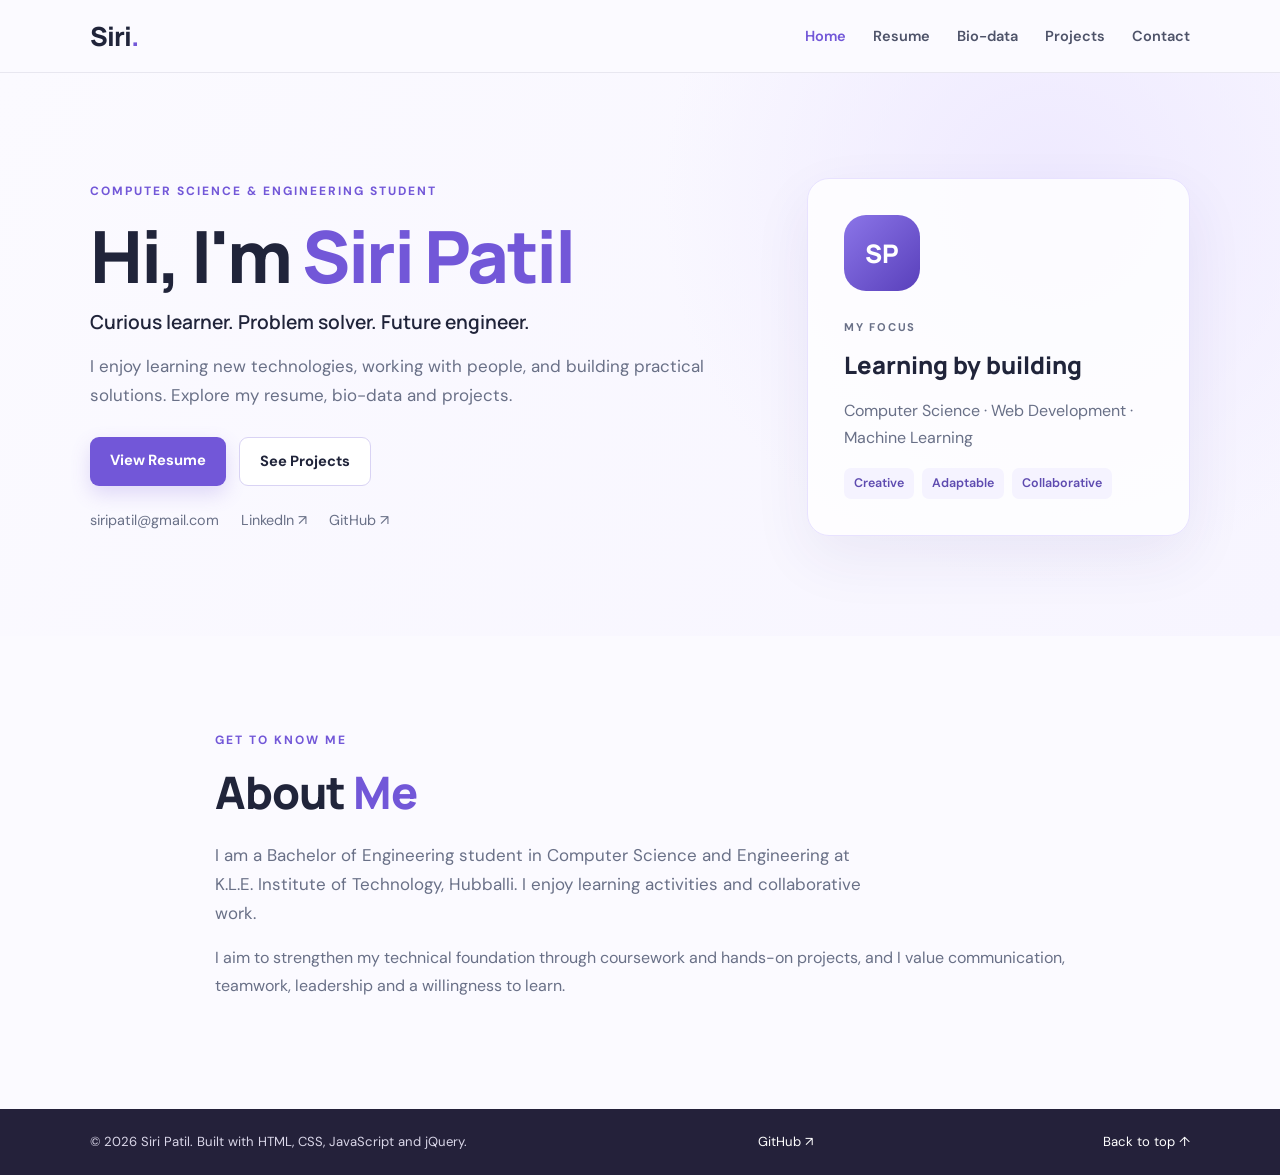
==== index.html @ 9eb613b7 "Add files via upload" ====
<!DOCTYPE html>
<html lang="en">
<head>
  <meta charset="UTF-8">
  <meta name="viewport" content="width=device-width, initial-scale=1.0">
  <meta name="description" content="Resume and bio-data of Siri Patil, Computer Science and Engineering student.">
  <title>Home | Siri Patil</title>
  <link rel="stylesheet" href="style.css">
  <script src="https://code.jquery.com/jquery-3.7.1.min.js"></script>
  <script src="script.js" defer></script>
</head>
<body>
  <header class="site-header">
    <nav class="navbar container" aria-label="Main navigation">
      <a class="logo" href="index.html">Siri<span>.</span></a>
      <button class="menu-toggle" id="menuToggle" aria-label="Toggle navigation" aria-expanded="false">&#9776;</button>
      <ul class="nav-links" id="navLinks"><li><a href="index.html">Home</a></li><li><a href="resume.html">Resume</a></li><li><a href="biodata.html">Bio-data</a></li><li><a href="projects.html">Projects</a></li><li><a href="contact.html">Contact</a></li></ul>
    </nav>
  </header>
  <main>
    <section class="hero section" id="top">
      <div class="container hero-grid">
        <div class="hero-copy">
          <p class="eyebrow">COMPUTER SCIENCE &amp; ENGINEERING STUDENT</p>
          <h1>Hi, I'm <span>Siri Patil</span></h1>
          <h2>Curious learner. Problem solver. Future engineer.</h2>
          <p class="intro">I enjoy learning new technologies, working with people, and building practical solutions. Explore my resume, bio-data and projects.</p>
          <div class="hero-actions"><a class="btn primary" href="resume.html">View Resume</a><a class="btn secondary" href="projects.html">See Projects</a></div>
          <div class="quick-links"><a href="mailto:siripatil@gmail.com">siripatil@gmail.com</a><a href="https://www.linkedin.com/in/siri-patil-6254773a2" target="_blank" rel="noopener noreferrer">LinkedIn &#8599;</a><a href="https://github.com/sirispatil" target="_blank" rel="noopener noreferrer">GitHub &#8599;</a></div>
        </div>
        <div class="hero-card" aria-label="Introduction card">
          <div class="avatar">SP</div><p class="card-label">MY FOCUS</p><h3>Learning by building</h3>
          <p>Computer Science &middot; Web Development &middot; Machine Learning</p>
          <div class="mini-tags"><span>Creative</span><span>Adaptable</span><span>Collaborative</span></div>
        </div>
      </div>
    </section>
    <section class="section" id="about">
      <div class="container narrow reveal">
        <p class="eyebrow">GET TO KNOW ME</p><h2 class="section-title">About <span>Me</span></h2>
        <p class="section-lead">I am a Bachelor of Engineering student in Computer Science and Engineering at K.L.E. Institute of Technology, Hubballi. I enjoy learning activities and collaborative work.</p>
        <p class="body-copy">I aim to strengthen my technical foundation through coursework and hands-on projects, and I value communication, teamwork, leadership and a willingness to learn.</p>
      </div>
    </section>
  </main>
  <footer class="footer"><div class="container"><p>&copy; <span id="year"></span> Siri Patil. Built with HTML, CSS, JavaScript and jQuery.</p><a href="https://github.com/sirispatil" target="_blank" rel="noopener noreferrer">GitHub &#8599;</a><a href="#top">Back to top &#8593;</a></div></footer>
</body>
</html>
---- style.css ----
@import url('https://fonts.googleapis.com/css2?family=DM+Sans:wght@400;500;600;700&family=Manrope:wght@400;500;600;700;800&display=swap');

:root {
  --ink: #20243a;
  --muted: #697087;
  --accent: #7257d8;
  --accent-dark: #5940bb;
  --soft: #f5f3ff;
  --line: #e8e7f0;
  --white: #ffffff;
  --bg: #fbfaff;
}
* { box-sizing: border-box; }
html { scroll-behavior: smooth; scroll-padding-top: 84px; }
body { margin: 0; color: var(--ink); background: var(--bg); font-family: 'DM Sans', sans-serif; line-height: 1.7; }
a { color: inherit; text-decoration: none; }
.container { width: min(1100px, calc(100% - 40px)); margin: 0 auto; }
.narrow { width: min(850px, calc(100% - 40px)); }
.site-header { position: sticky; top: 0; z-index: 10; background: rgba(251,250,255,.94); backdrop-filter: blur(14px); border-bottom: 1px solid var(--line); }
.navbar { min-height: 72px; display: flex; align-items: center; justify-content: space-between; }
.logo { font: 800 1.65rem 'Manrope', sans-serif; letter-spacing: -1px; }
.logo span, .hero h1 span, .section-title span { color: var(--accent); }
.nav-links { display: flex; gap: 27px; align-items: center; list-style: none; padding: 0; margin: 0; }
.nav-links a { font-size: .91rem; color: #4e5369; font-weight: 600; }
.nav-links a:hover, .quick-links a:hover { color: var(--accent); }
.menu-toggle { display: none; border: 0; background: transparent; color: var(--ink); font-size: 1.5rem; cursor: pointer; }
.section { padding: 94px 0; }
.hero { padding: 105px 0 100px; background: radial-gradient(circle at 82% 22%, #eee9ff 0, transparent 34%), linear-gradient(120deg, #fbfaff, #f7f5ff); }
.hero-grid { display: grid; grid-template-columns: 1.35fr .8fr; gap: 70px; align-items: center; }
.eyebrow { color: var(--accent); font-size: .75rem; letter-spacing: 2px; font-weight: 700; margin: 0 0 15px; }
.hero h1 { font: 800 clamp(2.7rem, 6vw, 4.5rem)/1.12 'Manrope', sans-serif; letter-spacing: -2.5px; margin: 0 0 12px; }
.hero h2 { font: 600 1.2rem 'Manrope', sans-serif; margin: 0 0 16px; }
.intro, .section-lead { color: var(--muted); font-size: 1.06rem; max-width: 650px; }
.hero-actions { display: flex; flex-wrap: wrap; gap: 13px; margin: 28px 0 22px; }
.btn { padding: 11px 20px; border-radius: 9px; font-weight: 700; font-size: .92rem; transition: .2s; }
.btn.primary { background: var(--accent); color: white; box-shadow: 0 8px 20px #7257d833; }
.btn.primary:hover { background: var(--accent-dark); transform: translateY(-2px); }
.btn.secondary { border: 1px solid #d9d3f4; background: white; }
.btn.secondary:hover { border-color: var(--accent); color: var(--accent); }
.quick-links { display: flex; flex-wrap: wrap; gap: 22px; color: var(--muted); font-size: .9rem; }
.hero-card { padding: 36px; border: 1px solid #e8e2ff; border-radius: 22px; background: rgba(255,255,255,.82); box-shadow: 0 22px 60px #3d2b8012; }
.avatar { width: 76px; height: 76px; display: grid; place-items: center; border-radius: 22px; color: white; background: linear-gradient(135deg, #8b75e8, #5940bb); font: 800 1.6rem 'Manrope', sans-serif; margin-bottom: 27px; }
.card-label { color: var(--accent); font-size: .7rem; letter-spacing: 1.8px; font-weight: 700; }
.hero-card h3 { font: 800 1.5rem 'Manrope', sans-serif; margin: 5px 0; }
.hero-card p { color: var(--muted); }
.mini-tags, .tag-list { display: flex; flex-wrap: wrap; gap: 8px; }
.mini-tags span, .tag-list span { background: var(--soft); color: #5e4bb0; border-radius: 7px; padding: 5px 10px; font-size: .78rem; font-weight: 600; }
.section-title { font: 800 clamp(2rem, 4vw, 2.8rem)/1.2 'Manrope', sans-serif; letter-spacing: -1px; margin: 0 0 22px; }
.body-copy { color: var(--muted); }
.education-grid, .skills-grid { display: grid; grid-template-columns: repeat(3, 1fr); gap: 16px; margin-top: 35px; }
.info-card { background: white; border: 1px solid var(--line); border-radius: 14px; padding: 23px; }
.info-card h3 { font: 700 1.05rem 'Manrope', sans-serif; margin: 8px 0; }
.info-card p { color: var(--muted); margin: 0; font-size: .93rem; }
.date { color: var(--accent); font-size: .78rem; font-weight: 700; }
.alt-section { background: #f5f3fc; }
.small-note { color: #85899a; font-size: .8rem; margin-top: 16px; }
.project-card { border: 1px solid var(--line); background: white; padding: 34px; border-radius: 18px; box-shadow: 0 14px 40px #30245c0a; }
.project-top { display: flex; justify-content: space-between; gap: 12px; align-items: center; color: var(--accent); font-size: .75rem; font-weight: 700; letter-spacing: 1px; }
.project-number { font: 800 1.3rem 'Manrope', sans-serif; }
.project-card h3 { font: 800 1.55rem 'Manrope', sans-serif; margin: 17px 0 10px; }
.project-card > p { color: var(--muted); }
.project-details { display: grid; grid-template-columns: 1fr 1fr; gap: 20px; padding: 18px 0; margin: 20px 0; border-top: 1px solid var(--line); border-bottom: 1px solid var(--line); }
.project-details strong { font-size: .85rem; }
.project-details p { color: var(--muted); font-size: .9rem; margin: 5px 0 0; }
.project-note { max-width: 850px; }
.cert-list { display: grid; gap: 12px; margin-top: 30px; }
.cert-item { display: flex; align-items: flex-start; gap: 17px; background: white; border: 1px solid var(--line); border-radius: 12px; padding: 18px; }
.cert-mark { color: var(--accent); font: 800 1.1rem 'Manrope', sans-serif; }
.cert-item h3 { margin: 0 0 3px; font: 700 1rem 'Manrope', sans-serif; }
.cert-item p { color: var(--muted); margin: 0; font-size: .9rem; }
.contact-section { background: linear-gradient(135deg, #fbfaff, #f1edff); }
.contact-card { display: grid; grid-template-columns: 1fr 1fr; gap: 12px; margin-top: 30px; }
.contact-card a { display: flex; flex-direction: column; gap: 4px; padding: 17px 20px; background: white; border: 1px solid var(--line); border-radius: 11px; }
.contact-card a:last-child { grid-column: 1 / -1; }
.contact-card span { color: var(--muted); font-size: .78rem; }
.contact-card strong { font-size: .95rem; overflow-wrap: anywhere; }
.contact-card a:hover { border-color: #b9aaf3; }
.footer { background: #24213a; color: #d9d6e8; padding: 22px 0; font-size: .82rem; }
.footer .container { display: flex; justify-content: space-between; gap: 20px; align-items: center; }
.footer p { margin: 0; }
.footer a { color: white; }
@media (max-width: 800px) {
  .hero-grid { grid-template-columns: 1fr; gap: 35px; }
  .hero-card { max-width: 480px; }
  .education-grid, .skills-grid { grid-template-columns: 1fr 1fr; }
  .nav-links { gap: 14px; }
}
@media (max-width: 620px) {
  .section { padding: 70px 0; }
  .hero { padding: 75px 0; }
  .menu-toggle { display: block; }
  .nav-links { display: none; position: absolute; top: 72px; left: 0; right: 0; padding: 18px 25px 22px; background: white; border-bottom: 1px solid var(--line); flex-direction: column; align-items: flex-start; }
  .nav-links.open { display: flex; }
  .education-grid, .skills-grid, .project-details, .contact-card { grid-template-columns: 1fr; }
  .contact-card a:last-child { grid-column: auto; }
  .project-card { padding: 23px; }
  .project-type { font-size: .63rem; }
  .footer .container { flex-direction: column; align-items: flex-start; }
}

/* ---- additions for multi-page version ---- */
.nav-links a.active { color: var(--accent); }
.page-head { padding: 70px 0 10px; background: linear-gradient(120deg, #fbfaff, #f7f5ff); }
.page-head .section-title { margin-bottom: 8px; }
.sub-section { padding: 50px 0 20px; }
.sub-title { font: 800 1.3rem 'Manrope', sans-serif; margin: 0 0 6px; }
.timeline { display: grid; gap: 14px; margin-top: 18px; }
.btn-row { display: flex; flex-wrap: wrap; gap: 12px; margin-top: 20px; }
.cert-item a { color: var(--accent); font-weight: 600; font-size: .85rem; }
.reveal { opacity: 0; transform: translateY(18px); }
.bio-table { width: 100%; border-collapse: collapse; background: white; border: 1px solid var(--line); border-radius: 14px; overflow: hidden; margin-top: 25px; }
.bio-table th, .bio-table td { text-align: left; padding: 13px 18px; border-bottom: 1px solid var(--line); font-size: .93rem; }
.bio-table th { width: 32%; color: var(--accent); font-weight: 700; background: var(--soft); }
.bio-table tr:last-child th, .bio-table tr:last-child td { border-bottom: 0; }
.project-links { display: flex; flex-wrap: wrap; gap: 12px; margin-top: 18px; }
@media (max-width: 620px) { .bio-table th { width: 40%; } }
@media print {
  .site-header, .footer, .btn-row, .hero-actions, .menu-toggle { display: none !important; }
  .reveal { opacity: 1 !important; transform: none !important; }
  .section, .sub-section { padding: 20px 0; }
  body { background: white; }
}
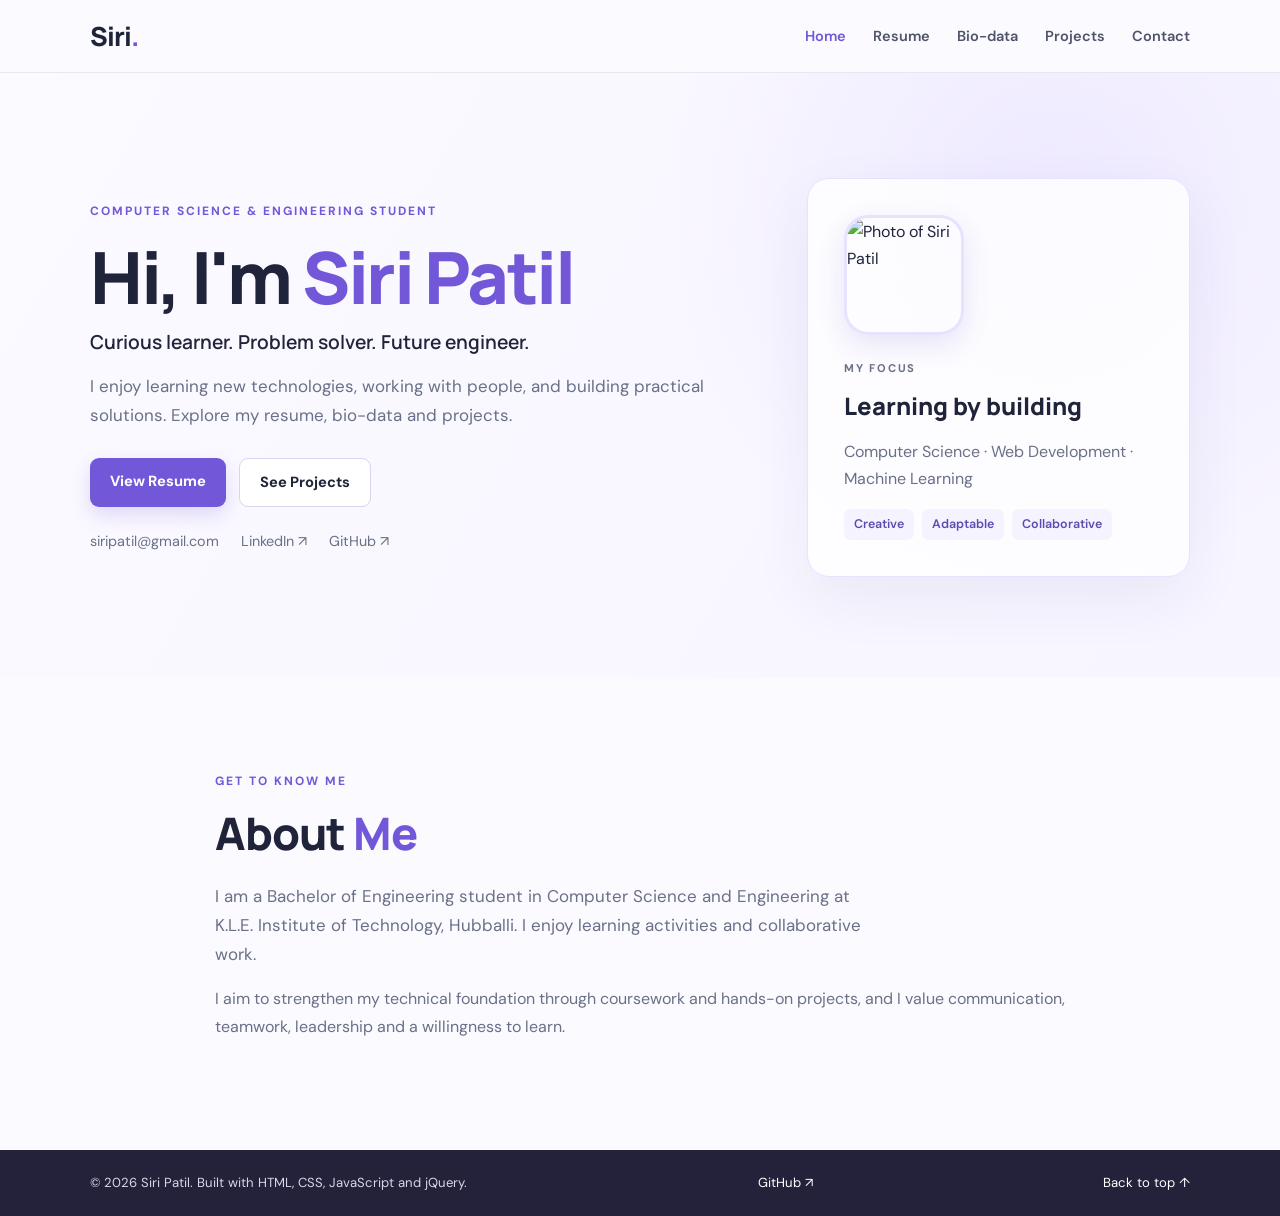
==== commit 2455461d: "Update index.html" ====
--- a/index.html
+++ b/index.html
@@ -8,6 +8,9 @@
   <link rel="stylesheet" href="style.css">
   <script src="https://code.jquery.com/jquery-3.7.1.min.js"></script>
   <script src="script.js" defer></script>
+  <style>
+    .avatar-photo { width: 120px; height: 120px; border-radius: 24px; object-fit: cover; object-position: center top; border: 3px solid #e8e2ff; box-shadow: 0 10px 28px #5940bb22; margin-bottom: 24px; display: block; }
+  </style>
 </head>
 <body>
   <header class="site-header">
@@ -29,7 +32,7 @@
           <div class="quick-links"><a href="mailto:siripatil@gmail.com">siripatil@gmail.com</a><a href="https://www.linkedin.com/in/siri-patil-6254773a2" target="_blank" rel="noopener noreferrer">LinkedIn &#8599;</a><a href="https://github.com/sirispatil" target="_blank" rel="noopener noreferrer">GitHub &#8599;</a></div>
         </div>
         <div class="hero-card" aria-label="Introduction card">
-          <div class="avatar">SP</div><p class="card-label">MY FOCUS</p><h3>Learning by building</h3>
+          <img class="avatar-photo" src="photo.jpg" alt="Photo of Siri Patil"><p class="card-label">MY FOCUS</p><h3>Learning by building</h3>
           <p>Computer Science &middot; Web Development &middot; Machine Learning</p>
           <div class="mini-tags"><span>Creative</span><span>Adaptable</span><span>Collaborative</span></div>
         </div>
@@ -45,4 +48,4 @@
   </main>
   <footer class="footer"><div class="container"><p>&copy; <span id="year"></span> Siri Patil. Built with HTML, CSS, JavaScript and jQuery.</p><a href="https://github.com/sirispatil" target="_blank" rel="noopener noreferrer">GitHub &#8599;</a><a href="#top">Back to top &#8593;</a></div></footer>
 </body>
-</html>+</html>
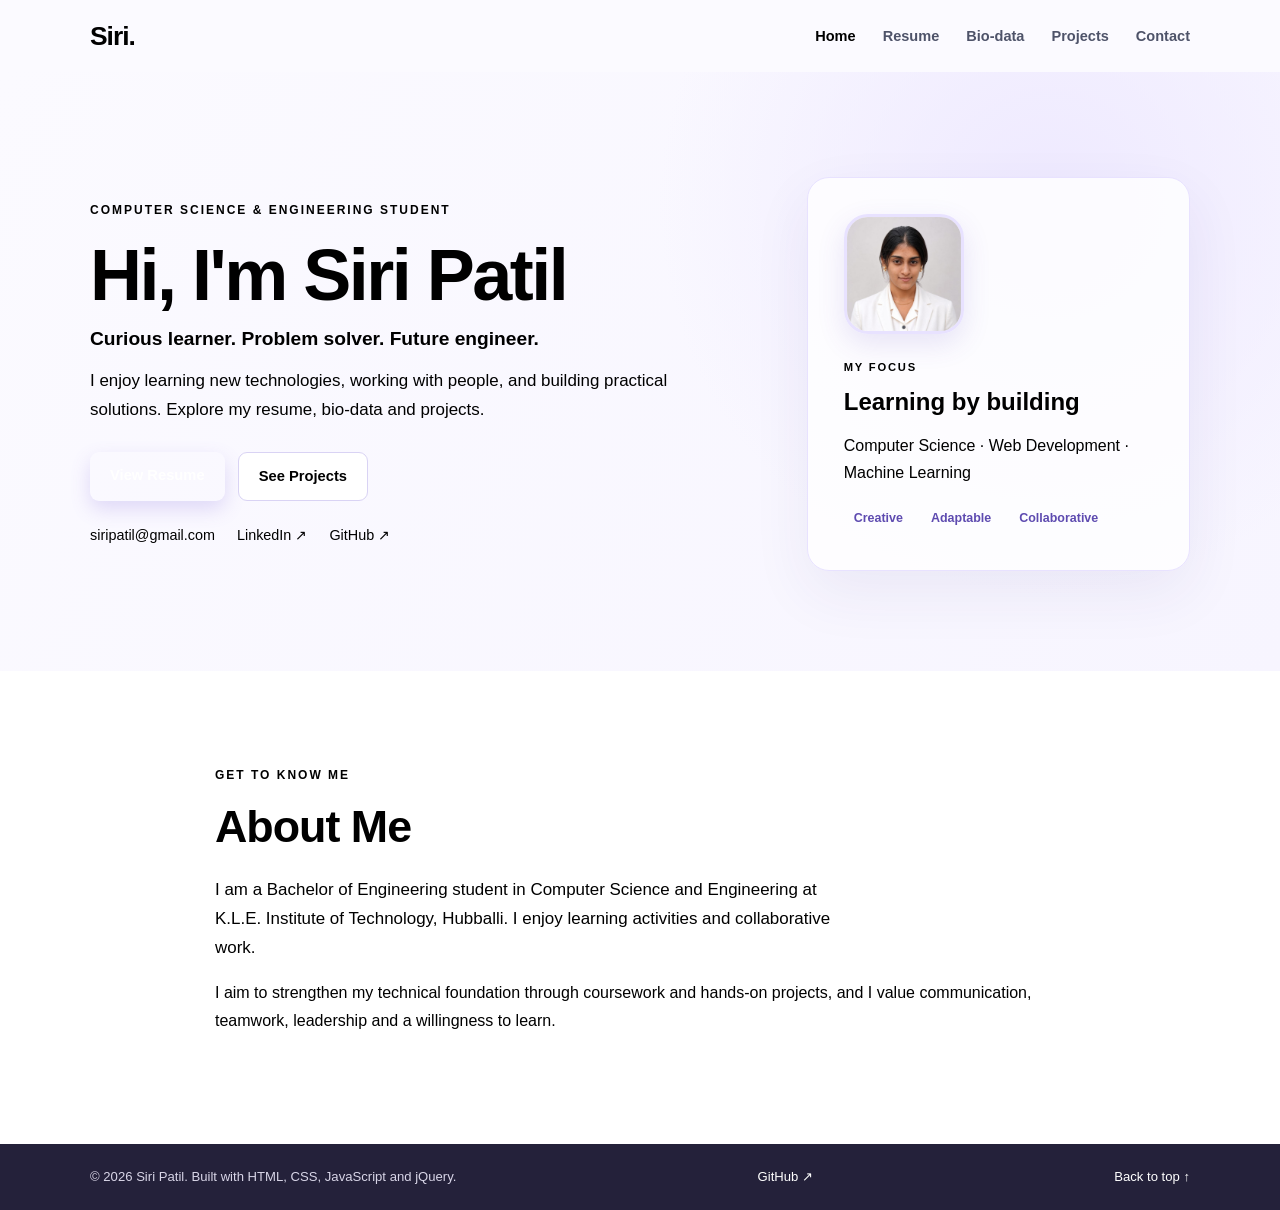
==== commit 5d1ead56: "Update index.html1" ====
--- a/index.html
+++ b/index.html
@@ -49,3 +49,4 @@
   <footer class="footer"><div class="container"><p>&copy; <span id="year"></span> Siri Patil. Built with HTML, CSS, JavaScript and jQuery.</p><a href="https://github.com/sirispatil" target="_blank" rel="noopener noreferrer">GitHub &#8599;</a><a href="#top">Back to top &#8593;</a></div></footer>
 </body>
 </html>
+  
--- a/style.css
+++ b/style.css
@@ -1,4 +1,4 @@
-@import url('https://fonts.googleapis.com/css2?family=DM+Sans:wght@400;500;600;700&family=Manrope:wght@400;500;600;700;800&display=swap');
+import url('https://fonts.googleapis.com/css2?family=DM+Sans:wght@400;500;600;700&family=Manrope:wght@400;500;600;700;800&display=swap');
 
 :root {
   --ink: #20243a;
@@ -120,3 +120,8 @@
   .section, .sub-section { padding: 20px 0; }
   body { background: white; }
 }
+
+
+/* Certificate issue dates */
+.cert-item .cert-date { color: var(--accent); font-size: .82rem; font-weight: 600; margin-top: 5px; }
+ 
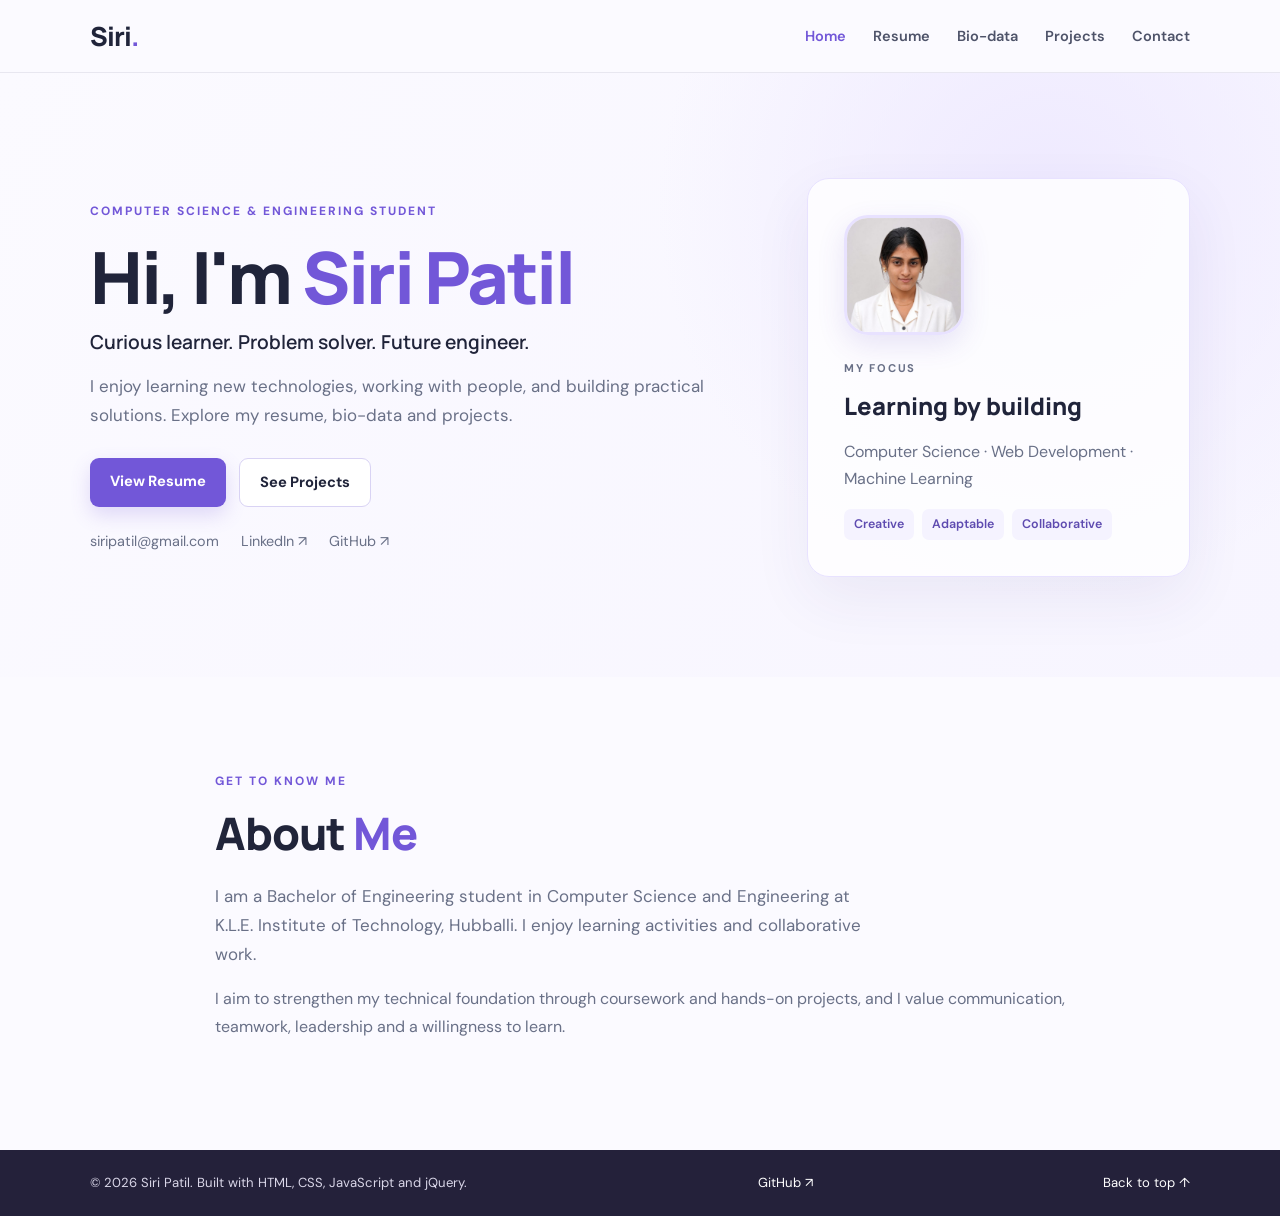
==== commit 933621bb: "Add files via upload" ====
--- a/index.html
+++ b/index.html
@@ -48,5 +48,4 @@
   </main>
   <footer class="footer"><div class="container"><p>&copy; <span id="year"></span> Siri Patil. Built with HTML, CSS, JavaScript and jQuery.</p><a href="https://github.com/sirispatil" target="_blank" rel="noopener noreferrer">GitHub &#8599;</a><a href="#top">Back to top &#8593;</a></div></footer>
 </body>
-</html>
-  
+</html>
--- a/style.css
+++ b/style.css
@@ -1,4 +1,4 @@
-import url('https://fonts.googleapis.com/css2?family=DM+Sans:wght@400;500;600;700&family=Manrope:wght@400;500;600;700;800&display=swap');
+@import url('https://fonts.googleapis.com/css2?family=DM+Sans:wght@400;500;600;700&family=Manrope:wght@400;500;600;700;800&display=swap');
 
 :root {
   --ink: #20243a;
@@ -124,4 +124,3 @@
 
 /* Certificate issue dates */
 .cert-item .cert-date { color: var(--accent); font-size: .82rem; font-weight: 600; margin-top: 5px; }
- 
